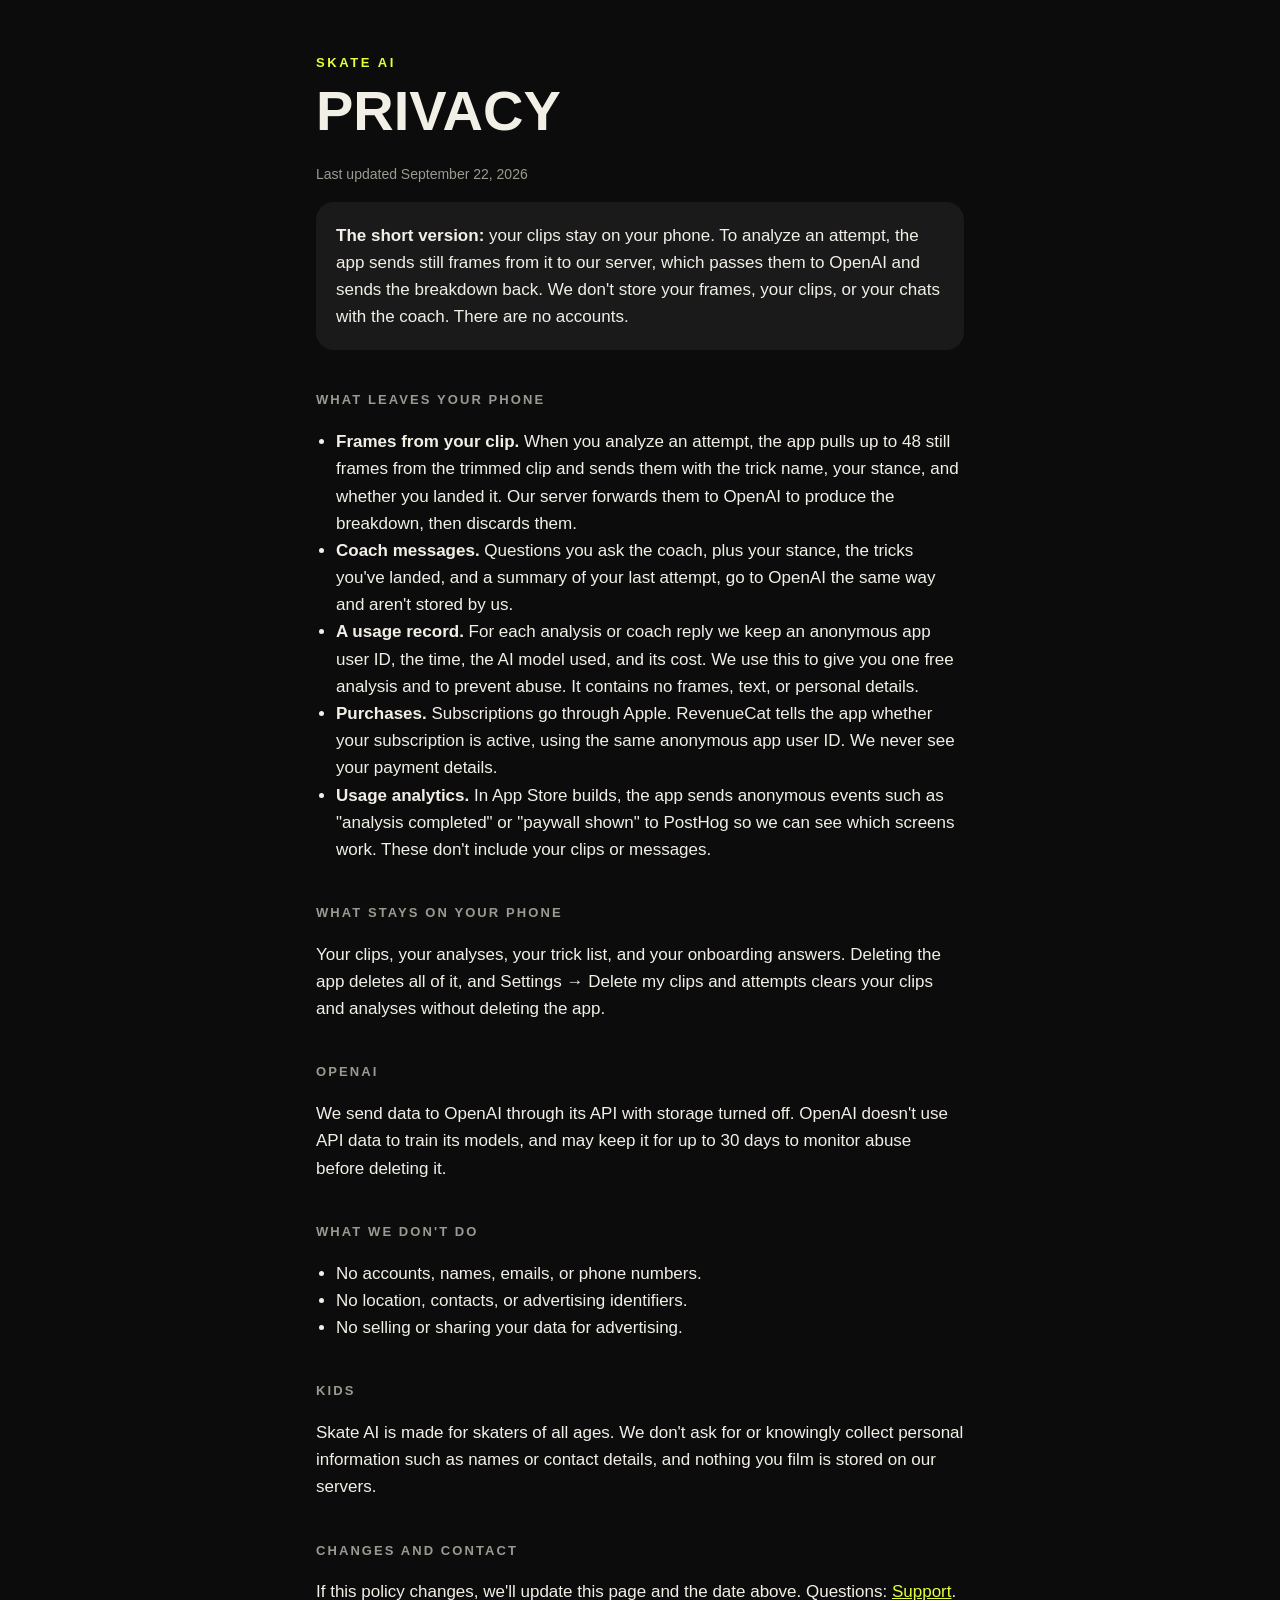
==== privacy/index.html @ 762c2c30 "Privacy policy, support, and landing pages for GitHub Pages Co-Authored-By: Claude Opus 5.5 <noreply" ====
<!doctype html>
<html lang="en">
<head>
<meta charset="utf-8">
<meta name="viewport" content="width=device-width, initial-scale=1">
<title>Skate AI Privacy Policy</title>
<link rel="stylesheet" href="../style.css">
</head>
<body>
<main>
<a class="brand" href="../">Skate AI</a>
<h1>Privacy</h1>
<p class="dim">Last updated September 22, 2026</p>

<div class="card">
<strong>The short version:</strong> your clips stay on your phone. To analyze an attempt, the app sends still frames from it to our server, which passes them to OpenAI and sends the breakdown back. We don't store your frames, your clips, or your chats with the coach. There are no accounts.
</div>

<h2>What leaves your phone</h2>
<ul>
<li><strong>Frames from your clip.</strong> When you analyze an attempt, the app pulls up to 48 still frames from the trimmed clip and sends them with the trick name, your stance, and whether you landed it. Our server forwards them to OpenAI to produce the breakdown, then discards them.</li>
<li><strong>Coach messages.</strong> Questions you ask the coach, plus your stance, the tricks you've landed, and a summary of your last attempt, go to OpenAI the same way and aren't stored by us.</li>
<li><strong>A usage record.</strong> For each analysis or coach reply we keep an anonymous app user ID, the time, the AI model used, and its cost. We use this to give you one free analysis and to prevent abuse. It contains no frames, text, or personal details.</li>
<li><strong>Purchases.</strong> Subscriptions go through Apple. RevenueCat tells the app whether your subscription is active, using the same anonymous app user ID. We never see your payment details.</li>
<li><strong>Usage analytics.</strong> In App Store builds, the app sends anonymous events such as "analysis completed" or "paywall shown" to PostHog so we can see which screens work. These don't include your clips or messages.</li>
</ul>

<h2>What stays on your phone</h2>
<p>Your clips, your analyses, your trick list, and your onboarding answers. Deleting the app deletes all of it, and Settings → Delete my clips and attempts clears your clips and analyses without deleting the app.</p>

<h2>OpenAI</h2>
<p>We send data to OpenAI through its API with storage turned off. OpenAI doesn't use API data to train its models, and may keep it for up to 30 days to monitor abuse before deleting it.</p>

<h2>What we don't do</h2>
<ul>
<li>No accounts, names, emails, or phone numbers.</li>
<li>No location, contacts, or advertising identifiers.</li>
<li>No selling or sharing your data for advertising.</li>
</ul>

<h2>Kids</h2>
<p>Skate AI is made for skaters of all ages. We don't ask for or knowingly collect personal information such as names or contact details, and nothing you film is stored on our servers.</p>

<h2>Changes and contact</h2>
<p>If this policy changes, we'll update this page and the date above. Questions: <a href="../support/">Support</a>.</p>
</main>
</body>
</html>
---- style.css ----
:root { --ink: #0c0c0c; --card: #1a1a1a; --paper: #f2efe6; --dim: #9c9991; --acid: #e6ff3d; }
* { box-sizing: border-box; }
body { margin: 0; background: var(--ink); color: var(--paper); font: 17px/1.6 -apple-system, BlinkMacSystemFont, "Segoe UI", Roboto, sans-serif; }
main { max-width: 680px; margin: 0 auto; padding: 48px 16px 80px; }
.brand { color: var(--acid); font-weight: 900; letter-spacing: 0.2em; text-transform: uppercase; font-size: 13px; text-decoration: none; }
h1 { font: 900 56px/1 "SF Pro Display", -apple-system, "Arial Narrow", sans-serif; font-stretch: condensed; text-transform: uppercase; margin: 8px 0 24px; }
h2 { font-size: 13px; font-weight: 900; letter-spacing: 0.16em; text-transform: uppercase; color: var(--dim); margin: 40px 0 8px; }
a { color: var(--acid); }
.card { background: var(--card); border-radius: 18px; padding: 20px; margin: 16px 0; }
.dim { color: var(--dim); font-size: 14px; }
ul { padding-left: 20px; }
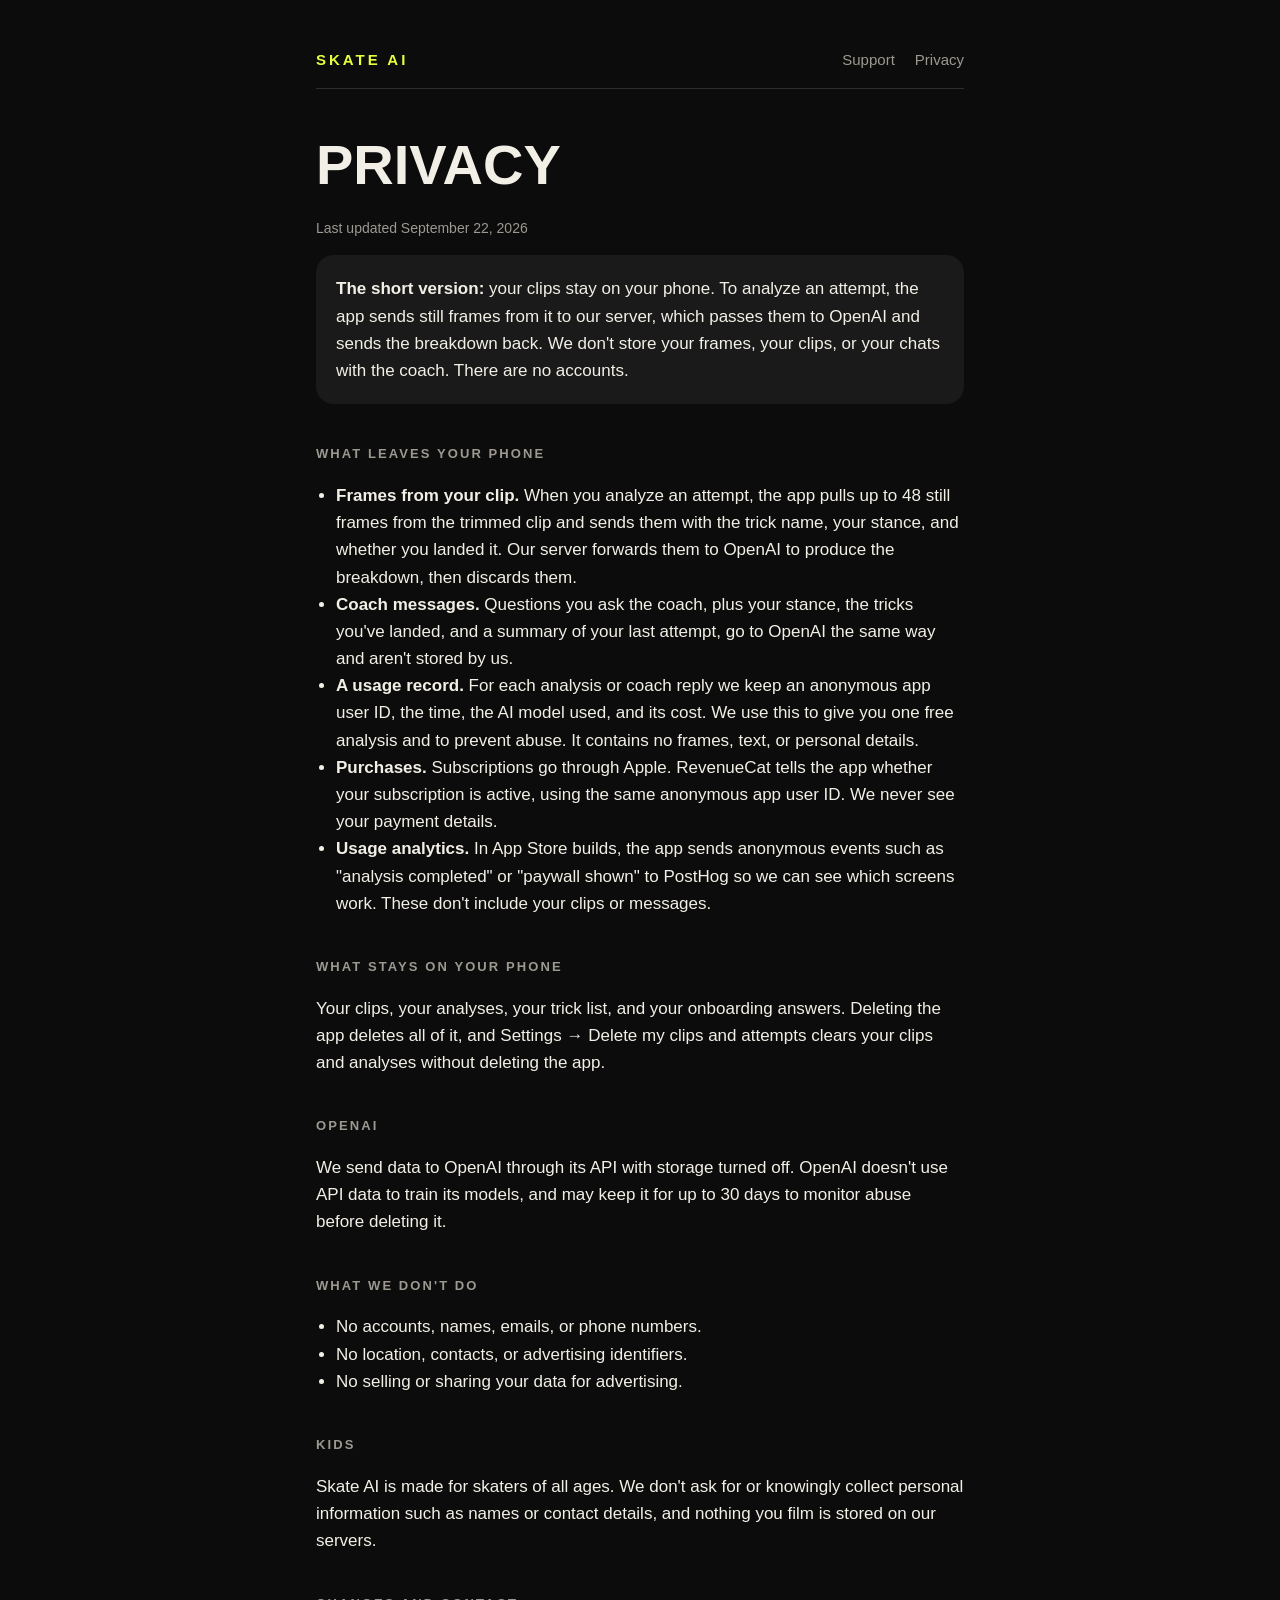
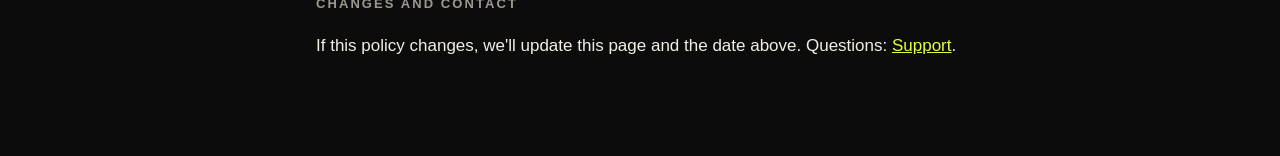
==== commit a3fec617: "Site: brand moves into a top nav Co-Authored-By: Claude Opus 5.5 <noreply@anthropic.com>" ====
--- a/privacy/index.html
+++ b/privacy/index.html
@@ -8,7 +8,7 @@
 </head>
 <body>
 <main>
-<a class="brand" href="../">Skate AI</a>
+<nav><a class="brand" href="../">Skate AI</a><span><a href="../support/">Support</a><a href="../privacy/">Privacy</a></span></nav>
 <h1>Privacy</h1>
 <p class="dim">Last updated September 22, 2026</p>
 
--- a/style.css
+++ b/style.css
@@ -2,8 +2,11 @@
 * { box-sizing: border-box; }
 body { margin: 0; background: var(--ink); color: var(--paper); font: 17px/1.6 -apple-system, BlinkMacSystemFont, "Segoe UI", Roboto, sans-serif; }
 main { max-width: 680px; margin: 0 auto; padding: 48px 16px 80px; }
-.brand { color: var(--acid); font-weight: 900; letter-spacing: 0.2em; text-transform: uppercase; font-size: 13px; text-decoration: none; }
-h1 { font: 900 56px/1 "SF Pro Display", -apple-system, "Arial Narrow", sans-serif; font-stretch: condensed; text-transform: uppercase; margin: 8px 0 24px; }
+nav { display: flex; justify-content: space-between; align-items: center; padding-bottom: 16px; margin-bottom: 48px; border-bottom: 1px solid #2e2e2e; }
+nav span { display: flex; gap: 20px; font-size: 15px; }
+nav span a { color: var(--dim); text-decoration: none; }
+.brand { color: var(--acid); font-weight: 900; letter-spacing: 0.2em; text-transform: uppercase; font-size: 15px; text-decoration: none; }
+h1 { font: 900 56px/1 "SF Pro Display", -apple-system, "Arial Narrow", sans-serif; font-stretch: condensed; text-transform: uppercase; margin: 0 0 24px; }
 h2 { font-size: 13px; font-weight: 900; letter-spacing: 0.16em; text-transform: uppercase; color: var(--dim); margin: 40px 0 8px; }
 a { color: var(--acid); }
 .card { background: var(--card); border-radius: 18px; padding: 20px; margin: 16px 0; }
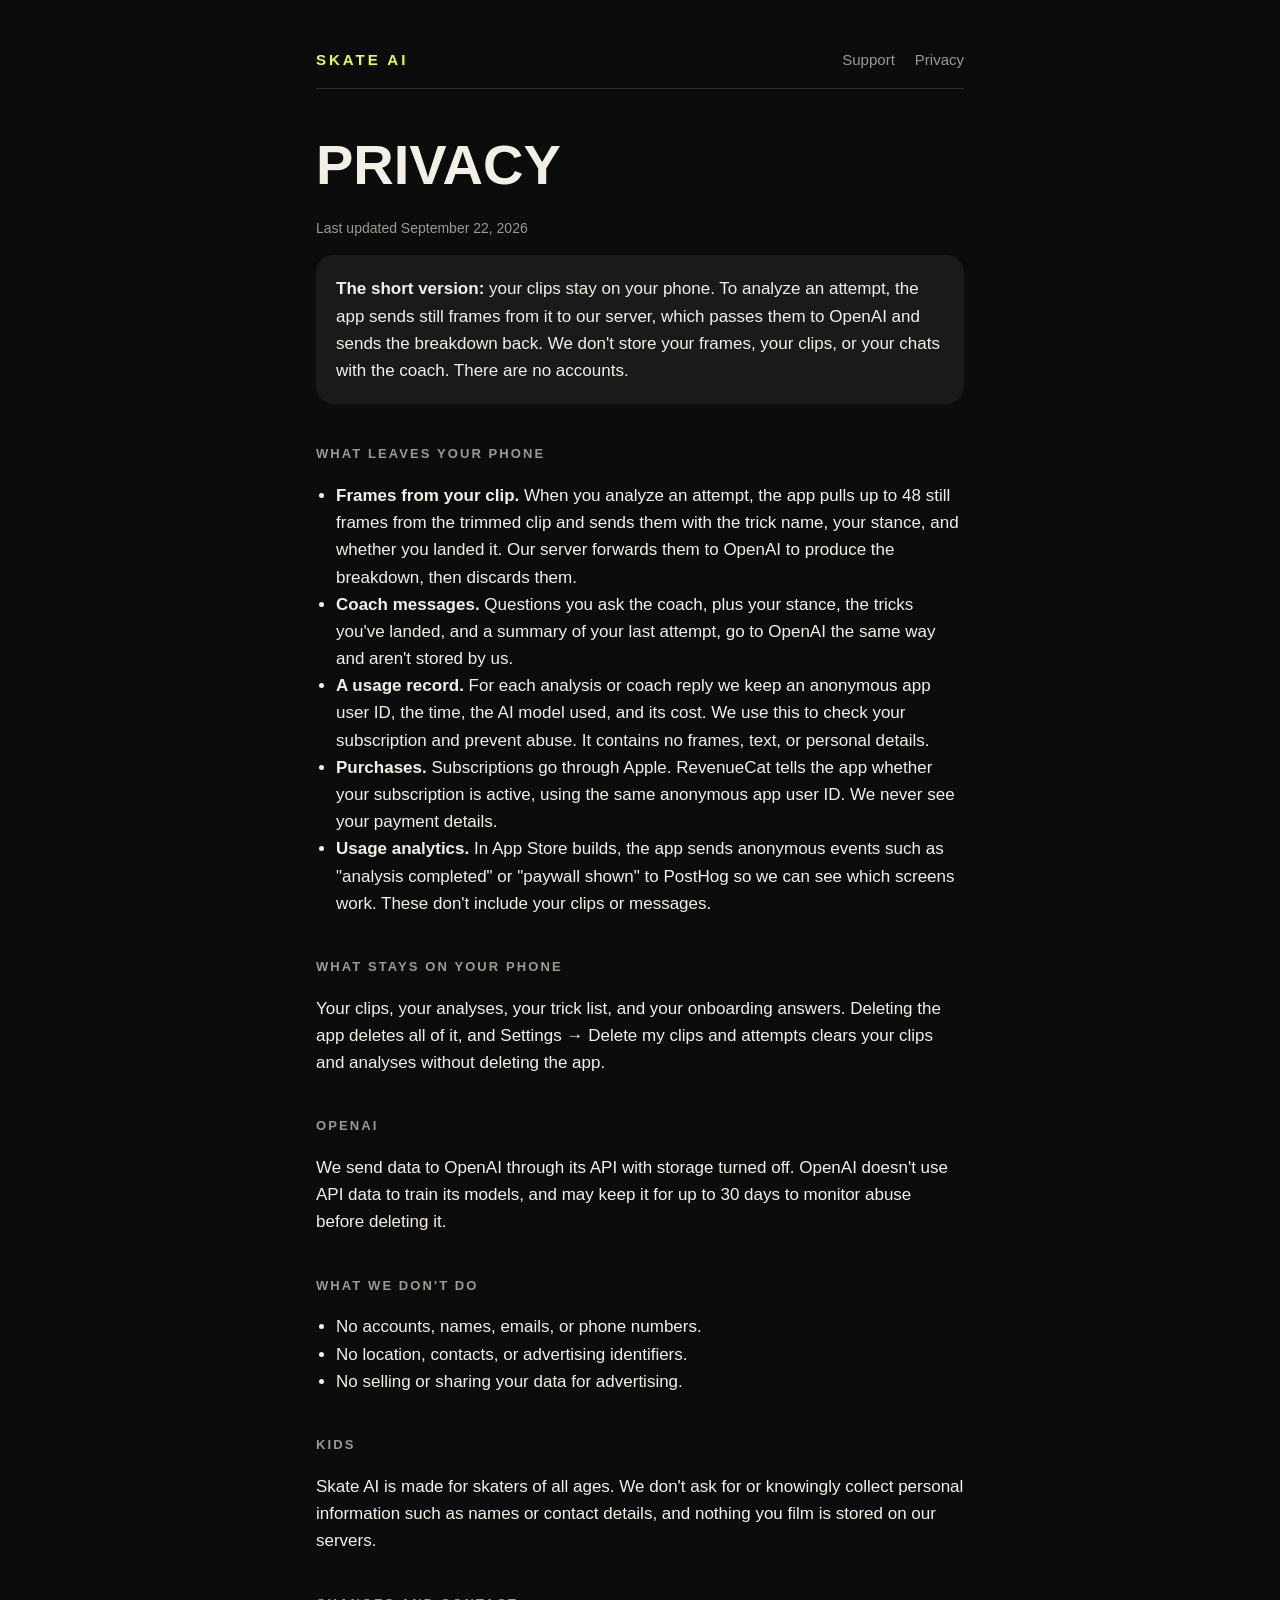
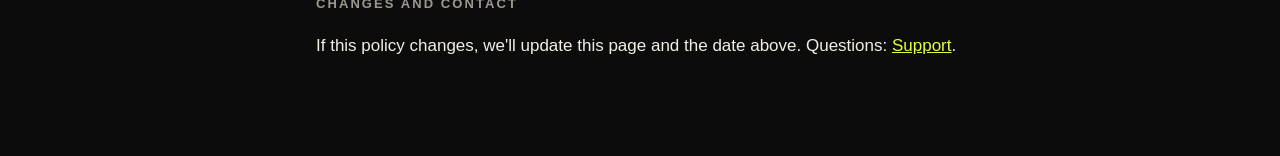
==== commit a06f8ad4: "Onboarding checks the clip on the phone, paywall sells it, AI analysis runs after purchase The onboa" ====
--- a/privacy/index.html
+++ b/privacy/index.html
@@ -20,7 +20,7 @@
 <ul>
 <li><strong>Frames from your clip.</strong> When you analyze an attempt, the app pulls up to 48 still frames from the trimmed clip and sends them with the trick name, your stance, and whether you landed it. Our server forwards them to OpenAI to produce the breakdown, then discards them.</li>
 <li><strong>Coach messages.</strong> Questions you ask the coach, plus your stance, the tricks you've landed, and a summary of your last attempt, go to OpenAI the same way and aren't stored by us.</li>
-<li><strong>A usage record.</strong> For each analysis or coach reply we keep an anonymous app user ID, the time, the AI model used, and its cost. We use this to give you one free analysis and to prevent abuse. It contains no frames, text, or personal details.</li>
+<li><strong>A usage record.</strong> For each analysis or coach reply we keep an anonymous app user ID, the time, the AI model used, and its cost. We use this to check your subscription and prevent abuse. It contains no frames, text, or personal details.</li>
 <li><strong>Purchases.</strong> Subscriptions go through Apple. RevenueCat tells the app whether your subscription is active, using the same anonymous app user ID. We never see your payment details.</li>
 <li><strong>Usage analytics.</strong> In App Store builds, the app sends anonymous events such as "analysis completed" or "paywall shown" to PostHog so we can see which screens work. These don't include your clips or messages.</li>
 </ul>
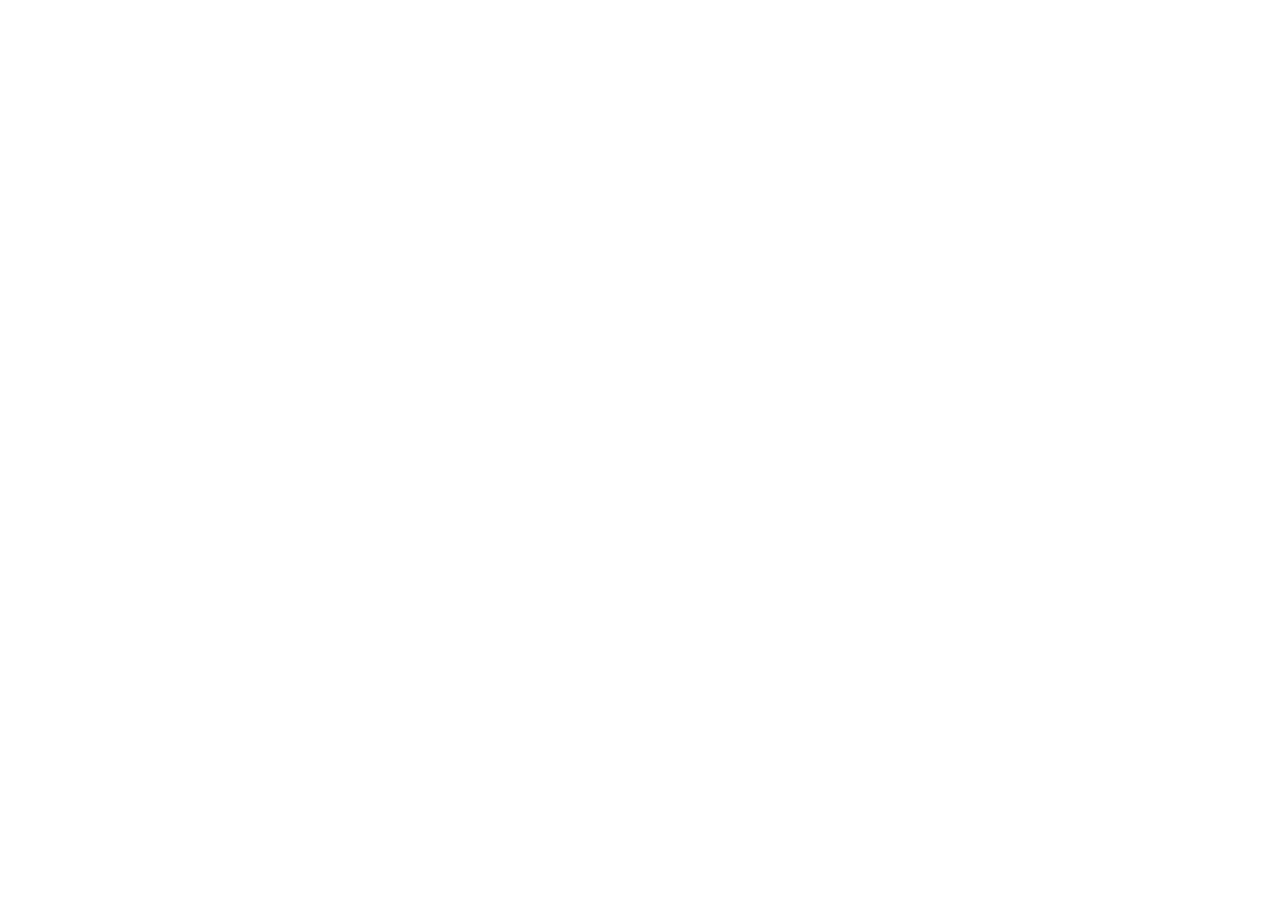
==== commit 0d5e65c8: "Send every page to getskateai.com The site moved to getskateai.com. Each page here now redirects to " ====
--- a/privacy/index.html
+++ b/privacy/index.html
@@ -3,46 +3,15 @@
 <head>
 <meta charset="utf-8">
 <meta name="viewport" content="width=device-width, initial-scale=1">
-<title>Skate AI Privacy Policy</title>
+<title>privacy policy moved to getskateai.com</title>
+<link rel="canonical" href="https://getskateai.com/privacy">
+<meta http-equiv="refresh" content="0; url=https://getskateai.com/privacy">
+<meta name="robots" content="noindex, follow">
 <link rel="stylesheet" href="../style.css">
 </head>
 <body>
 <main>
-<nav><a class="brand" href="../">Skate AI</a><span><a href="../support/">Support</a><a href="../privacy/">Privacy</a></span></nav>
-<h1>Privacy</h1>
-<p class="dim">Last updated September 22, 2026</p>
-
-<div class="card">
-<strong>The short version:</strong> your clips stay on your phone. To analyze an attempt, the app sends still frames from it to our server, which passes them to OpenAI and sends the breakdown back. We don't store your frames, your clips, or your chats with the coach. There are no accounts.
-</div>
-
-<h2>What leaves your phone</h2>
-<ul>
-<li><strong>Frames from your clip.</strong> When you analyze an attempt, the app pulls up to 48 still frames from the trimmed clip and sends them with the trick name, your stance, and whether you landed it. Our server forwards them to OpenAI to produce the breakdown, then discards them.</li>
-<li><strong>Coach messages.</strong> Questions you ask the coach, plus your stance, the tricks you've landed, and a summary of your last attempt, go to OpenAI the same way and aren't stored by us.</li>
-<li><strong>A usage record.</strong> For each analysis or coach reply we keep an anonymous app user ID, the time, the AI model used, and its cost. We use this to check your subscription and prevent abuse. It contains no frames, text, or personal details.</li>
-<li><strong>Purchases.</strong> Subscriptions go through Apple. RevenueCat tells the app whether your subscription is active, using the same anonymous app user ID. We never see your payment details.</li>
-<li><strong>Usage analytics.</strong> In App Store builds, the app sends anonymous events such as "analysis completed" or "paywall shown" to PostHog so we can see which screens work. These don't include your clips or messages.</li>
-</ul>
-
-<h2>What stays on your phone</h2>
-<p>Your clips, your analyses, your trick list, and your onboarding answers. Deleting the app deletes all of it, and Settings → Delete my clips and attempts clears your clips and analyses without deleting the app.</p>
-
-<h2>OpenAI</h2>
-<p>We send data to OpenAI through its API with storage turned off. OpenAI doesn't use API data to train its models, and may keep it for up to 30 days to monitor abuse before deleting it.</p>
-
-<h2>What we don't do</h2>
-<ul>
-<li>No accounts, names, emails, or phone numbers.</li>
-<li>No location, contacts, or advertising identifiers.</li>
-<li>No selling or sharing your data for advertising.</li>
-</ul>
-
-<h2>Kids</h2>
-<p>Skate AI is made for skaters of all ages. We don't ask for or knowingly collect personal information such as names or contact details, and nothing you film is stored on our servers.</p>
-
-<h2>Changes and contact</h2>
-<p>If this policy changes, we'll update this page and the date above. Questions: <a href="../support/">Support</a>.</p>
+<p>Skate AI's privacy policy now lives at <a href="https://getskateai.com/privacy">https://getskateai.com/privacy</a>.</p>
 </main>
 </body>
 </html>
